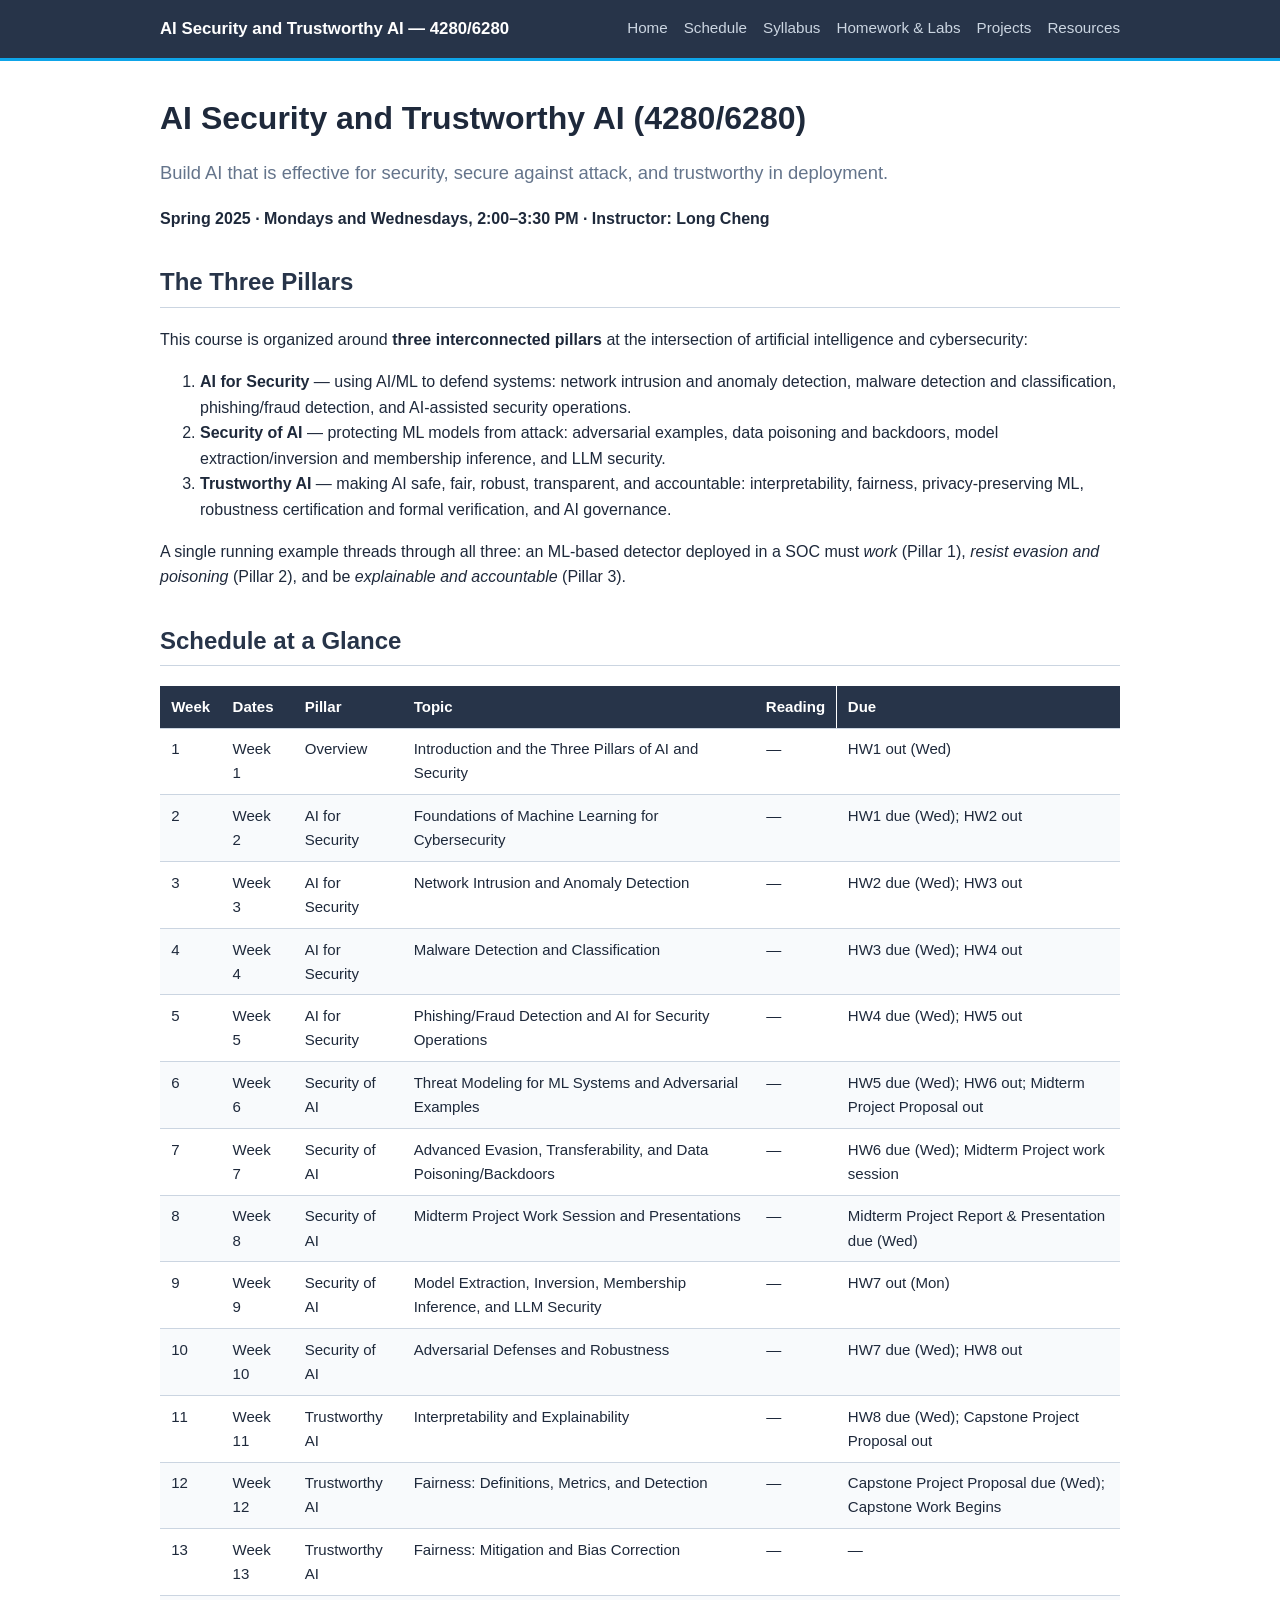
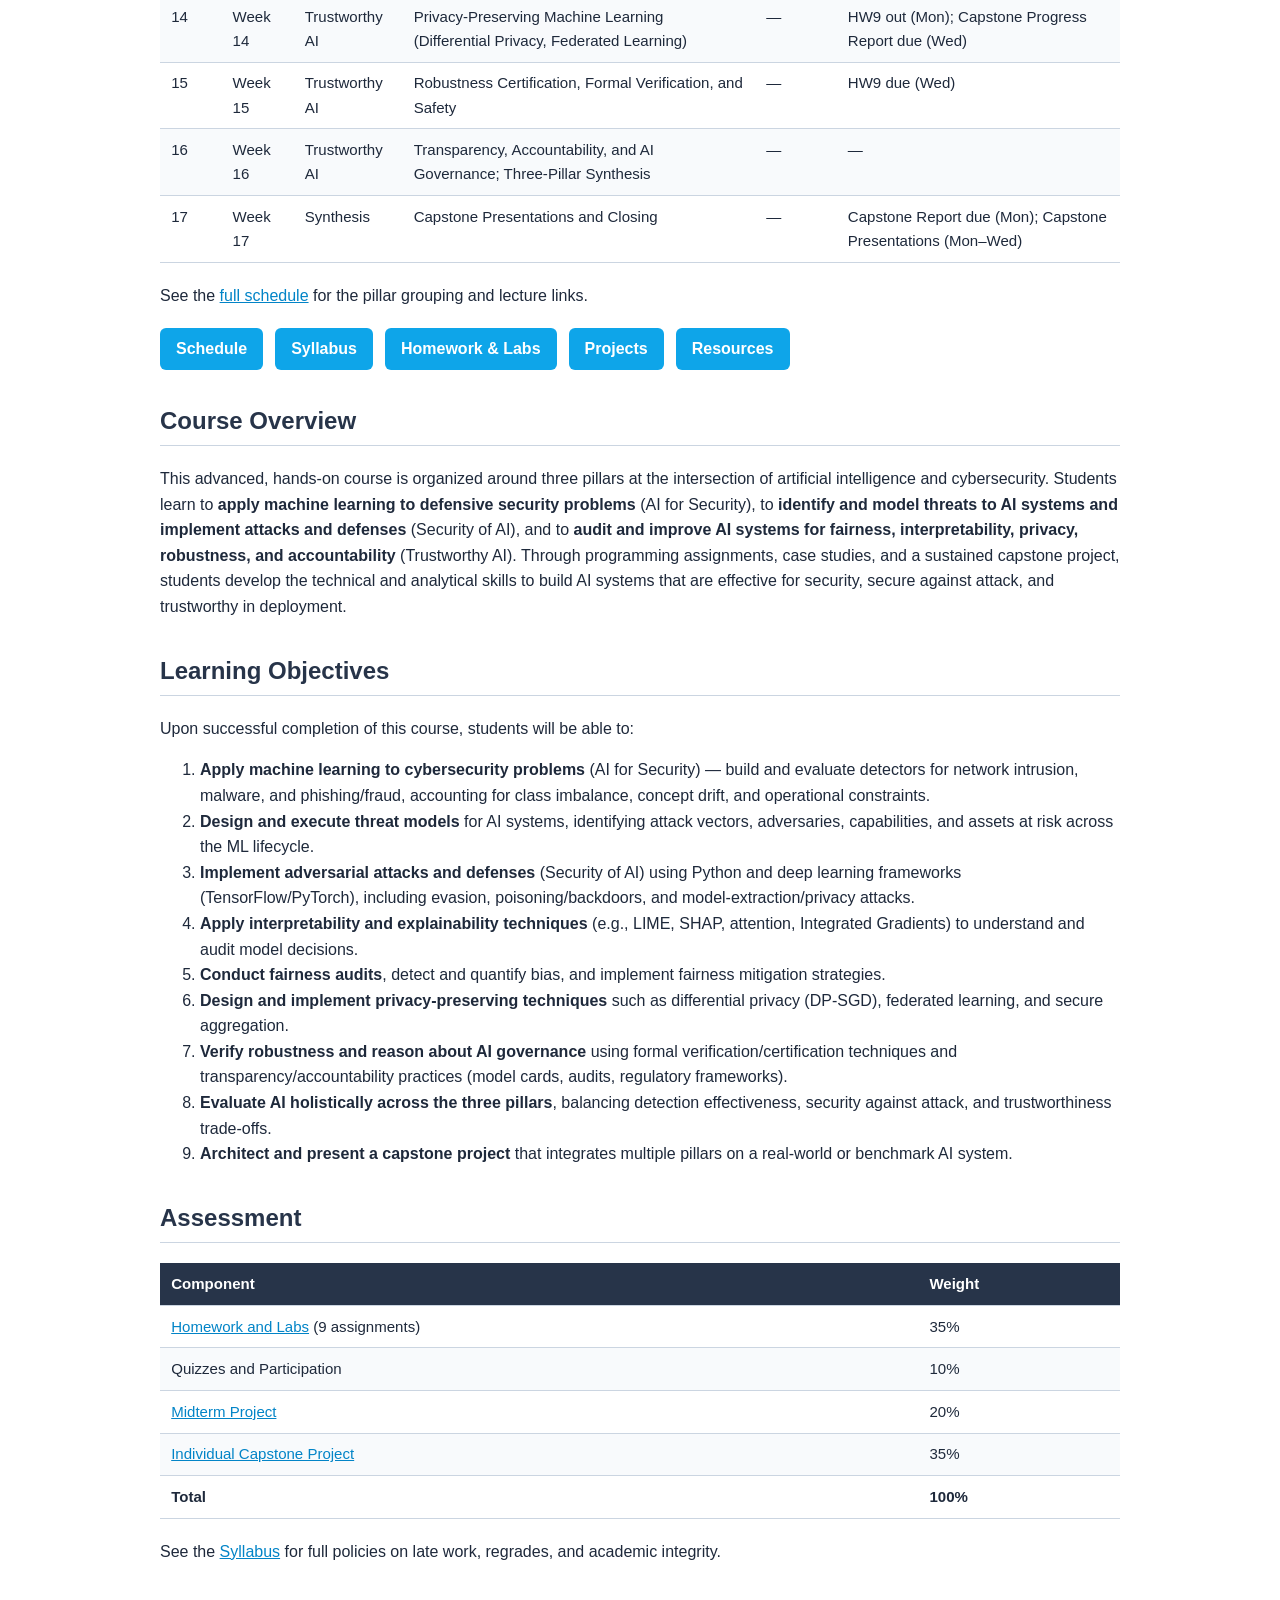
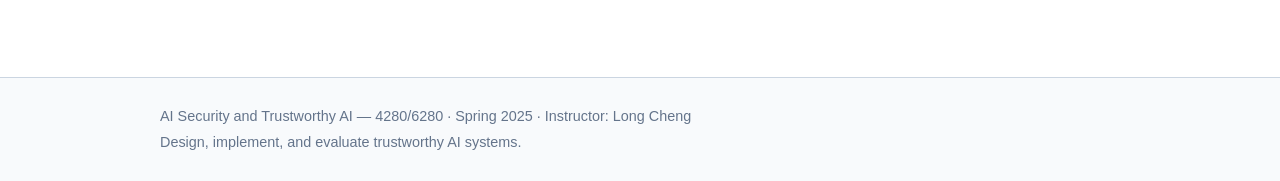
==== courses/fall26-4280/index.html @ a9966190 "Add Fall 2026 AI Security and Trustworthy AI (4280/6280) course site Co-Authored-By: Claude Opus 4.8" ====
<!DOCTYPE html>
<html lang="en">
<head>
  <meta charset="utf-8">
  <meta name="viewport" content="width=device-width, initial-scale=1.0">
  <title>Home — AI Security and Trustworthy AI — 4280/6280</title>
  <link rel="stylesheet" href="/courses/fall26-4280/assets/css/style.css">
</head>
<body>
  <header class="site-header">
    <div class="wrap">
      <a class="site-title" href="/courses/fall26-4280/">AI Security and Trustworthy AI — 4280/6280</a>
      <nav class="site-nav" aria-label="Primary">
        
          <a href="/courses/fall26-4280/">Home</a>
        
          <a href="/courses/fall26-4280/schedule/">Schedule</a>
        
          <a href="/courses/fall26-4280/syllabus/">Syllabus</a>
        
          <a href="/courses/fall26-4280/homework/">Homework & Labs</a>
        
          <a href="/courses/fall26-4280/projects/">Projects</a>
        
          <a href="/courses/fall26-4280/resources/">Resources</a>
        
      </nav>
    </div>
  </header>

  <main class="wrap content">
    <h1 id="ai-security-and-trustworthy-ai-42806280">AI Security and Trustworthy AI (4280/6280)</h1>

<p class="tagline">Build AI that is effective for security, secure against attack, and trustworthy in deployment.</p>

<p><strong>Spring 2025 · Mondays and Wednesdays, 2:00–3:30 PM · Instructor: Long Cheng</strong></p>

<h2 id="the-three-pillars">The Three Pillars</h2>

<p>This course is organized around <strong>three interconnected pillars</strong> at the intersection of artificial intelligence and cybersecurity:</p>

<ol>
  <li><strong>AI for Security</strong> — using AI/ML to defend systems: network intrusion and anomaly detection, malware detection and classification, phishing/fraud detection, and AI-assisted security operations.</li>
  <li><strong>Security of AI</strong> — protecting ML models from attack: adversarial examples, data poisoning and backdoors, model extraction/inversion and membership inference, and LLM security.</li>
  <li><strong>Trustworthy AI</strong> — making AI safe, fair, robust, transparent, and accountable: interpretability, fairness, privacy-preserving ML, robustness certification and formal verification, and AI governance.</li>
</ol>

<p>A single running example threads through all three: an ML-based detector deployed in a SOC must <em>work</em> (Pillar 1), <em>resist evasion and poisoning</em> (Pillar 2), and be <em>explainable and accountable</em> (Pillar 3).</p>

<h2 id="schedule-at-a-glance">Schedule at a Glance</h2>

<table>
  <thead>
    <tr>
      <th>Week</th>
      <th>Dates</th>
      <th>Pillar</th>
      <th>Topic</th>
      <th>Reading</th>
      <th>Due</th>
    </tr>
  </thead>
  <tbody>
    <tr>
      <td>1</td>
      <td>Week 1</td>
      <td>Overview</td>
      <td>Introduction and the Three Pillars of AI and Security</td>
      <td>—</td>
      <td>HW1 out (Wed)</td>
    </tr>
    <tr>
      <td>2</td>
      <td>Week 2</td>
      <td>AI for Security</td>
      <td>Foundations of Machine Learning for Cybersecurity</td>
      <td>—</td>
      <td>HW1 due (Wed); HW2 out</td>
    </tr>
    <tr>
      <td>3</td>
      <td>Week 3</td>
      <td>AI for Security</td>
      <td>Network Intrusion and Anomaly Detection</td>
      <td>—</td>
      <td>HW2 due (Wed); HW3 out</td>
    </tr>
    <tr>
      <td>4</td>
      <td>Week 4</td>
      <td>AI for Security</td>
      <td>Malware Detection and Classification</td>
      <td>—</td>
      <td>HW3 due (Wed); HW4 out</td>
    </tr>
    <tr>
      <td>5</td>
      <td>Week 5</td>
      <td>AI for Security</td>
      <td>Phishing/Fraud Detection and AI for Security Operations</td>
      <td>—</td>
      <td>HW4 due (Wed); HW5 out</td>
    </tr>
    <tr>
      <td>6</td>
      <td>Week 6</td>
      <td>Security of AI</td>
      <td>Threat Modeling for ML Systems and Adversarial Examples</td>
      <td>—</td>
      <td>HW5 due (Wed); HW6 out; Midterm Project Proposal out</td>
    </tr>
    <tr>
      <td>7</td>
      <td>Week 7</td>
      <td>Security of AI</td>
      <td>Advanced Evasion, Transferability, and Data Poisoning/Backdoors</td>
      <td>—</td>
      <td>HW6 due (Wed); Midterm Project work session</td>
    </tr>
    <tr>
      <td>8</td>
      <td>Week 8</td>
      <td>Security of AI</td>
      <td>Midterm Project Work Session and Presentations</td>
      <td>—</td>
      <td>Midterm Project Report &amp; Presentation due (Wed)</td>
    </tr>
    <tr>
      <td>9</td>
      <td>Week 9</td>
      <td>Security of AI</td>
      <td>Model Extraction, Inversion, Membership Inference, and LLM Security</td>
      <td>—</td>
      <td>HW7 out (Mon)</td>
    </tr>
    <tr>
      <td>10</td>
      <td>Week 10</td>
      <td>Security of AI</td>
      <td>Adversarial Defenses and Robustness</td>
      <td>—</td>
      <td>HW7 due (Wed); HW8 out</td>
    </tr>
    <tr>
      <td>11</td>
      <td>Week 11</td>
      <td>Trustworthy AI</td>
      <td>Interpretability and Explainability</td>
      <td>—</td>
      <td>HW8 due (Wed); Capstone Project Proposal out</td>
    </tr>
    <tr>
      <td>12</td>
      <td>Week 12</td>
      <td>Trustworthy AI</td>
      <td>Fairness: Definitions, Metrics, and Detection</td>
      <td>—</td>
      <td>Capstone Project Proposal due (Wed); Capstone Work Begins</td>
    </tr>
    <tr>
      <td>13</td>
      <td>Week 13</td>
      <td>Trustworthy AI</td>
      <td>Fairness: Mitigation and Bias Correction</td>
      <td>—</td>
      <td>—</td>
    </tr>
    <tr>
      <td>14</td>
      <td>Week 14</td>
      <td>Trustworthy AI</td>
      <td>Privacy-Preserving Machine Learning (Differential Privacy, Federated Learning)</td>
      <td>—</td>
      <td>HW9 out (Mon); Capstone Progress Report due (Wed)</td>
    </tr>
    <tr>
      <td>15</td>
      <td>Week 15</td>
      <td>Trustworthy AI</td>
      <td>Robustness Certification, Formal Verification, and Safety</td>
      <td>—</td>
      <td>HW9 due (Wed)</td>
    </tr>
    <tr>
      <td>16</td>
      <td>Week 16</td>
      <td>Trustworthy AI</td>
      <td>Transparency, Accountability, and AI Governance; Three-Pillar Synthesis</td>
      <td>—</td>
      <td>—</td>
    </tr>
    <tr>
      <td>17</td>
      <td>Week 17</td>
      <td>Synthesis</td>
      <td>Capstone Presentations and Closing</td>
      <td>—</td>
      <td>Capstone Report due (Mon); Capstone Presentations (Mon–Wed)</td>
    </tr>
  </tbody>
</table>

<p>See the <a href="/courses/fall26-4280/schedule/">full schedule</a> for the pillar grouping and lecture links.</p>

<ul class="quick-links">
  <li><a href="/courses/fall26-4280/schedule/">Schedule</a></li>
  <li><a href="/courses/fall26-4280/syllabus/">Syllabus</a></li>
  <li><a href="/courses/fall26-4280/homework/">Homework &amp; Labs</a></li>
  <li><a href="/courses/fall26-4280/projects/">Projects</a></li>
  <li><a href="/courses/fall26-4280/resources/">Resources</a></li>
</ul>

<h2 id="course-overview">Course Overview</h2>

<p>This advanced, hands-on course is organized around three pillars at the intersection of
artificial intelligence and cybersecurity. Students learn to <strong>apply machine learning to
defensive security problems</strong> (AI for Security), to <strong>identify and model threats to AI
systems and implement attacks and defenses</strong> (Security of AI), and to <strong>audit and improve AI
systems for fairness, interpretability, privacy, robustness, and accountability</strong>
(Trustworthy AI). Through programming assignments, case studies, and a sustained capstone
project, students develop the technical and analytical skills to build AI systems that are
effective for security, secure against attack, and trustworthy in deployment.</p>

<h2 id="learning-objectives">Learning Objectives</h2>

<p>Upon successful completion of this course, students will be able to:</p>

<ol>
  <li><strong>Apply machine learning to cybersecurity problems</strong> (AI for Security) — build and evaluate detectors for network intrusion, malware, and phishing/fraud, accounting for class imbalance, concept drift, and operational constraints.</li>
  <li><strong>Design and execute threat models</strong> for AI systems, identifying attack vectors, adversaries, capabilities, and assets at risk across the ML lifecycle.</li>
  <li><strong>Implement adversarial attacks and defenses</strong> (Security of AI) using Python and deep learning frameworks (TensorFlow/PyTorch), including evasion, poisoning/backdoors, and model-extraction/privacy attacks.</li>
  <li><strong>Apply interpretability and explainability techniques</strong> (e.g., LIME, SHAP, attention, Integrated Gradients) to understand and audit model decisions.</li>
  <li><strong>Conduct fairness audits</strong>, detect and quantify bias, and implement fairness mitigation strategies.</li>
  <li><strong>Design and implement privacy-preserving techniques</strong> such as differential privacy (DP-SGD), federated learning, and secure aggregation.</li>
  <li><strong>Verify robustness and reason about AI governance</strong> using formal verification/certification techniques and transparency/accountability practices (model cards, audits, regulatory frameworks).</li>
  <li><strong>Evaluate AI holistically across the three pillars</strong>, balancing detection effectiveness, security against attack, and trustworthiness trade-offs.</li>
  <li><strong>Architect and present a capstone project</strong> that integrates multiple pillars on a real-world or benchmark AI system.</li>
</ol>

<h2 id="assessment">Assessment</h2>

<table>
  <thead>
    <tr>
      <th>Component</th>
      <th>Weight</th>
    </tr>
  </thead>
  <tbody>
    <tr>
      <td><a href="/courses/fall26-4280/homework/">Homework and Labs</a> (9 assignments)</td>
      <td>35%</td>
    </tr>
    <tr>
      <td>Quizzes and Participation</td>
      <td>10%</td>
    </tr>
    <tr>
      <td><a href="/courses/fall26-4280/projects/">Midterm Project</a></td>
      <td>20%</td>
    </tr>
    <tr>
      <td><a href="/courses/fall26-4280/projects/">Individual Capstone Project</a></td>
      <td>35%</td>
    </tr>
    <tr>
      <td><strong>Total</strong></td>
      <td><strong>100%</strong></td>
    </tr>
  </tbody>
</table>

<p>See the <a href="/courses/fall26-4280/syllabus/">Syllabus</a> for full policies on late work, regrades, and academic integrity.</p>

  </main>

  <footer class="site-footer">
    <div class="wrap">
      <p>AI Security and Trustworthy AI — 4280/6280 &middot; Spring 2025 &middot; Instructor: Long Cheng</p>
      <p>Design, implement, and evaluate trustworthy AI systems.</p>
    </div>
  </footer>
</body>
</html>
---- courses/fall26-4280/assets/css/style.css ----
:root {
  --color-primary: #273449;
  --color-primary-dk: #1e293b;
  --color-accent: #0ea5e9;
  --color-accent-dk: #0284c7;
  --color-text: #1e293b;
  --color-muted: #64748b;
  --color-border: #cbd5e1;
  --color-bg: #ffffff;
  --color-bg-alt: #f8fafc;
  --color-bg-soft: #f1f5f9;
  --font-sans: -apple-system, BlinkMacSystemFont, "Segoe UI", Roboto, Helvetica, Arial, sans-serif;
  --font-mono: "SFMono-Regular", Consolas, "Liberation Mono", Menlo, monospace;
  --maxw: 1000px;
}

* {
  box-sizing: border-box;
}

html {
  scroll-behavior: smooth;
}

body {
  margin: 0;
  font-family: var(--font-sans);
  color: var(--color-text);
  background: var(--color-bg);
  line-height: 1.6;
}

.wrap {
  max-width: var(--maxw);
  margin: 0 auto;
  padding: 0 1.25rem;
}

/* ---------- Header / nav ---------- */
.site-header {
  background: var(--color-primary);
  color: #fff;
  border-bottom: 3px solid var(--color-accent);
}

.site-header .wrap {
  display: flex;
  flex-wrap: wrap;
  align-items: center;
  justify-content: space-between;
  padding-top: 0.85rem;
  padding-bottom: 0.85rem;
  gap: 0.5rem 1rem;
}

.site-title {
  color: #fff;
  font-weight: 700;
  font-size: 1.05rem;
  text-decoration: none;
}

.site-nav {
  display: flex;
  flex-wrap: wrap;
  gap: 0.25rem 1rem;
}

.site-nav a {
  color: var(--color-slate-300, #cbd5e1);
  color: #cbd5e1;
  text-decoration: none;
  font-size: 0.95rem;
  padding: 0.15rem 0;
  border-bottom: 2px solid transparent;
}

.site-nav a:hover {
  color: #fff;
  border-bottom-color: var(--color-accent);
}

/* ---------- Content ---------- */
.content {
  padding: 2rem 1.25rem 3rem;
}

.content h1 {
  margin-top: 0;
  color: var(--color-primary-dk);
}

.content h2 {
  color: var(--color-primary);
  margin-top: 2rem;
  border-bottom: 1px solid var(--color-border);
  padding-bottom: 0.3rem;
}

.content h3 {
  color: var(--color-primary);
}

.content a {
  color: var(--color-accent-dk);
}

.content a:hover {
  color: var(--color-accent);
}

.tagline {
  font-size: 1.15rem;
  color: var(--color-muted);
  margin-top: -0.5rem;
}

.quick-links {
  display: flex;
  flex-wrap: wrap;
  gap: 0.75rem;
  list-style: none;
  padding: 0;
  margin: 1.25rem 0;
}

.quick-links a {
  display: inline-block;
  background: var(--color-accent);
  color: #fff;
  text-decoration: none;
  padding: 0.5rem 1rem;
  border-radius: 6px;
  font-weight: 600;
}

.quick-links a:hover {
  background: var(--color-accent-dk);
  color: #fff;
}

/* ---------- Tables (schedule etc.) ---------- */
table {
  width: 100%;
  border-collapse: collapse;
  margin: 1.25rem 0;
  font-size: 0.94rem;
}

th, td {
  text-align: left;
  padding: 0.55rem 0.7rem;
  border-bottom: 1px solid var(--color-border);
  vertical-align: top;
}

thead th {
  background: var(--color-primary);
  color: #fff;
  position: sticky;
  top: 0;
}

tbody tr:nth-child(even) {
  background: var(--color-bg-alt);
}

tbody tr:hover {
  background: var(--color-bg-soft);
}

/* ---------- Code ---------- */
code, pre {
  font-family: var(--font-mono);
}

code {
  background: var(--color-bg-soft);
  padding: 0.1rem 0.35rem;
  border-radius: 4px;
  font-size: 0.9em;
}

pre {
  background: var(--color-bg-soft);
  padding: 1rem;
  border-radius: 6px;
  overflow-x: auto;
}

pre code {
  background: none;
  padding: 0;
}

/* ---------- Footer ---------- */
.site-footer {
  background: var(--color-bg-alt);
  border-top: 1px solid var(--color-border);
  color: var(--color-muted);
  margin-top: 3rem;
}

.site-footer .wrap {
  padding: 1.5rem 1.25rem;
}

.site-footer p {
  margin: 0.2rem 0;
  font-size: 0.9rem;
}

/*# sourceMappingURL=style.css.map */
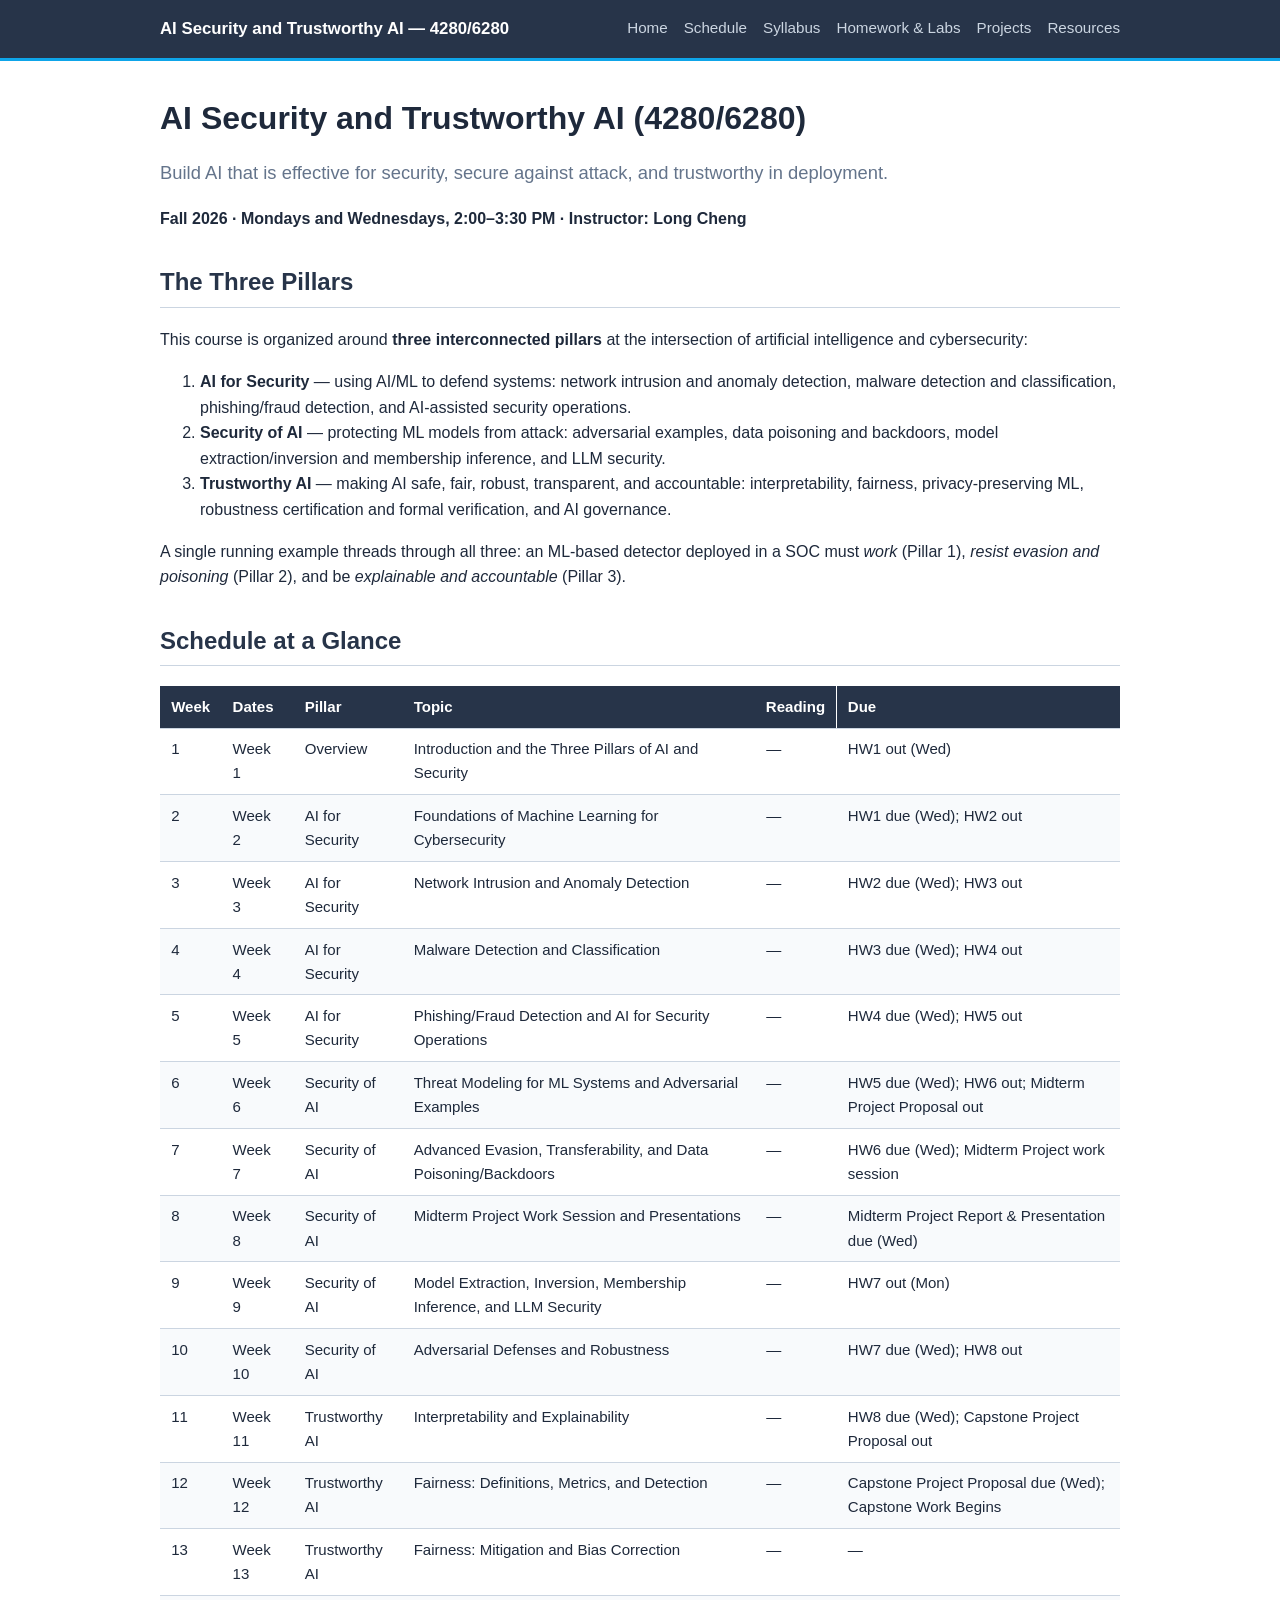
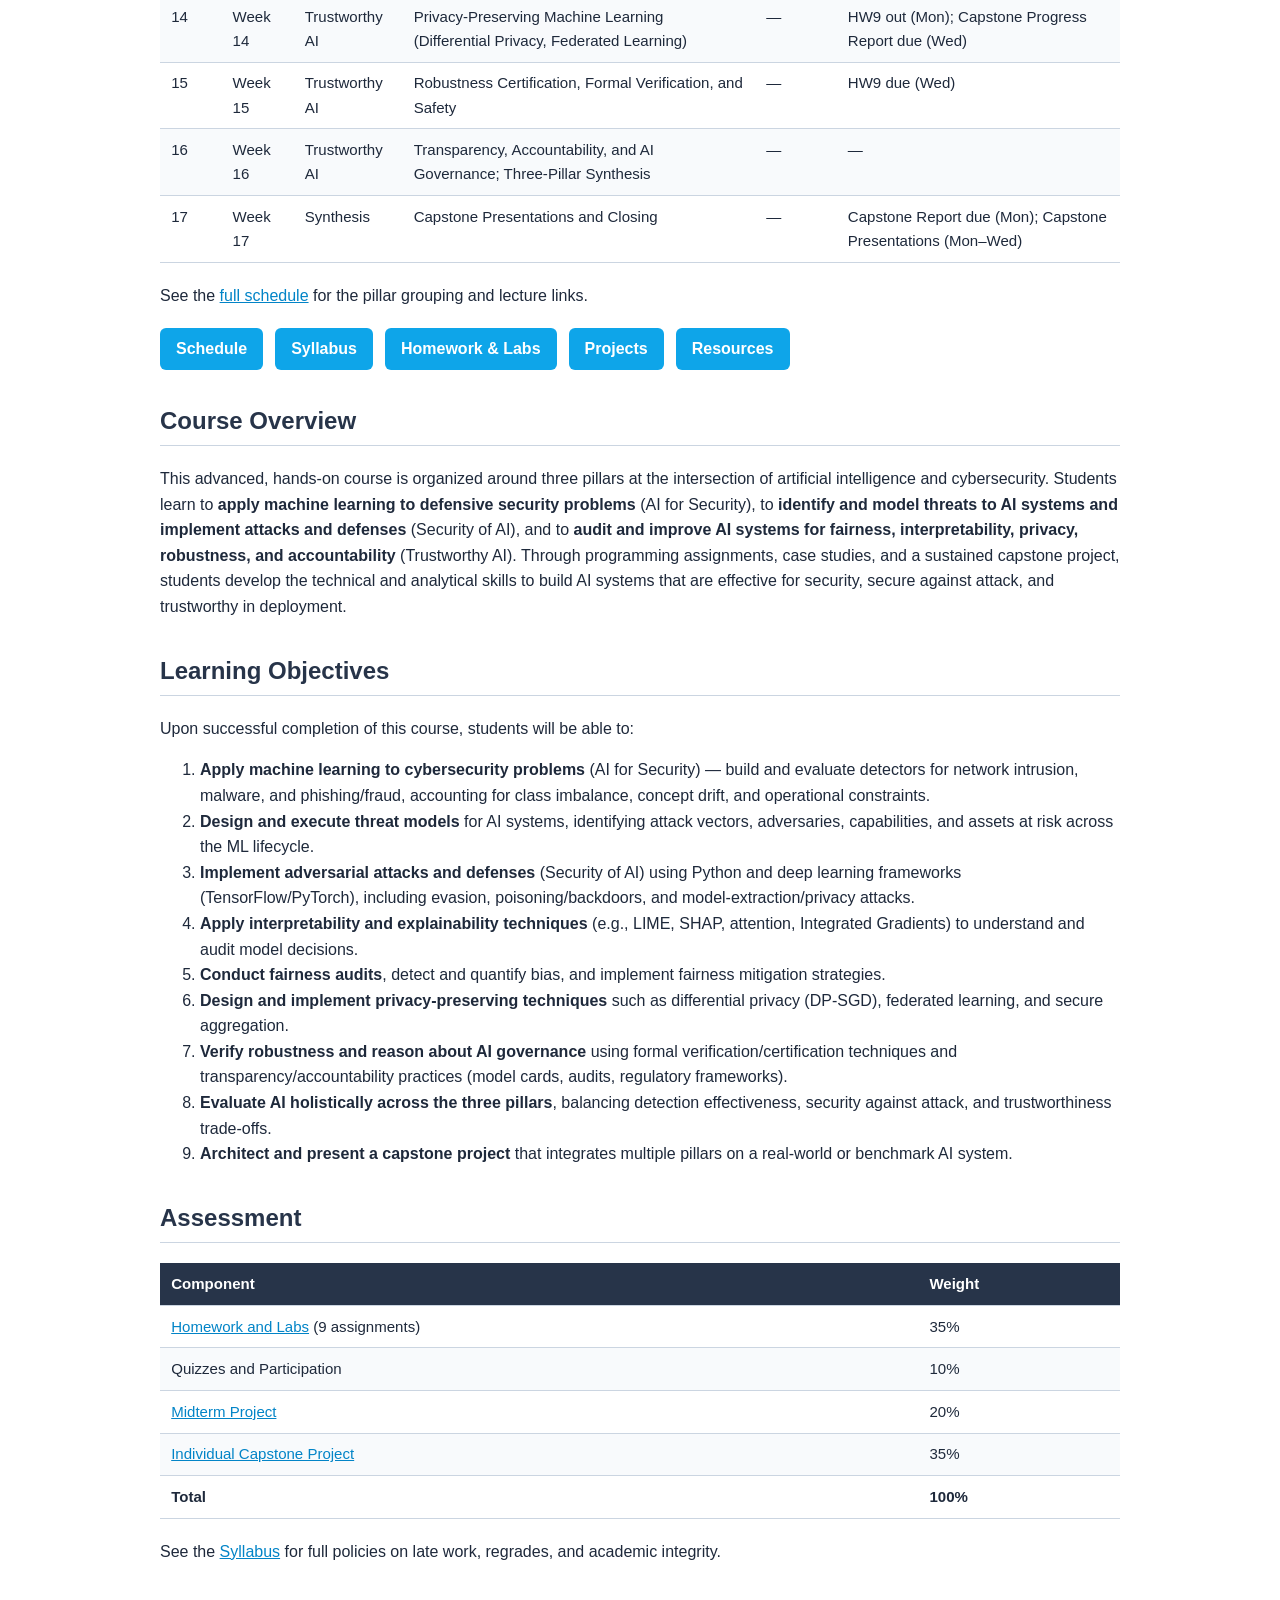
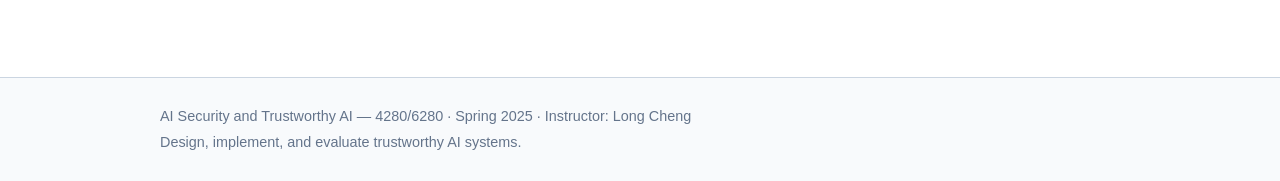
==== commit 121073f9: "Update course term from Spring 2025 to Fall 2026" ====
--- a/courses/fall26-4280/index.html
+++ b/courses/fall26-4280/index.html
@@ -33,7 +33,7 @@
 
 <p class="tagline">Build AI that is effective for security, secure against attack, and trustworthy in deployment.</p>
 
-<p><strong>Spring 2025 · Mondays and Wednesdays, 2:00–3:30 PM · Instructor: Long Cheng</strong></p>
+<p><strong>Fall 2026 · Mondays and Wednesdays, 2:00–3:30 PM · Instructor: Long Cheng</strong></p>
 
 <h2 id="the-three-pillars">The Three Pillars</h2>
 
